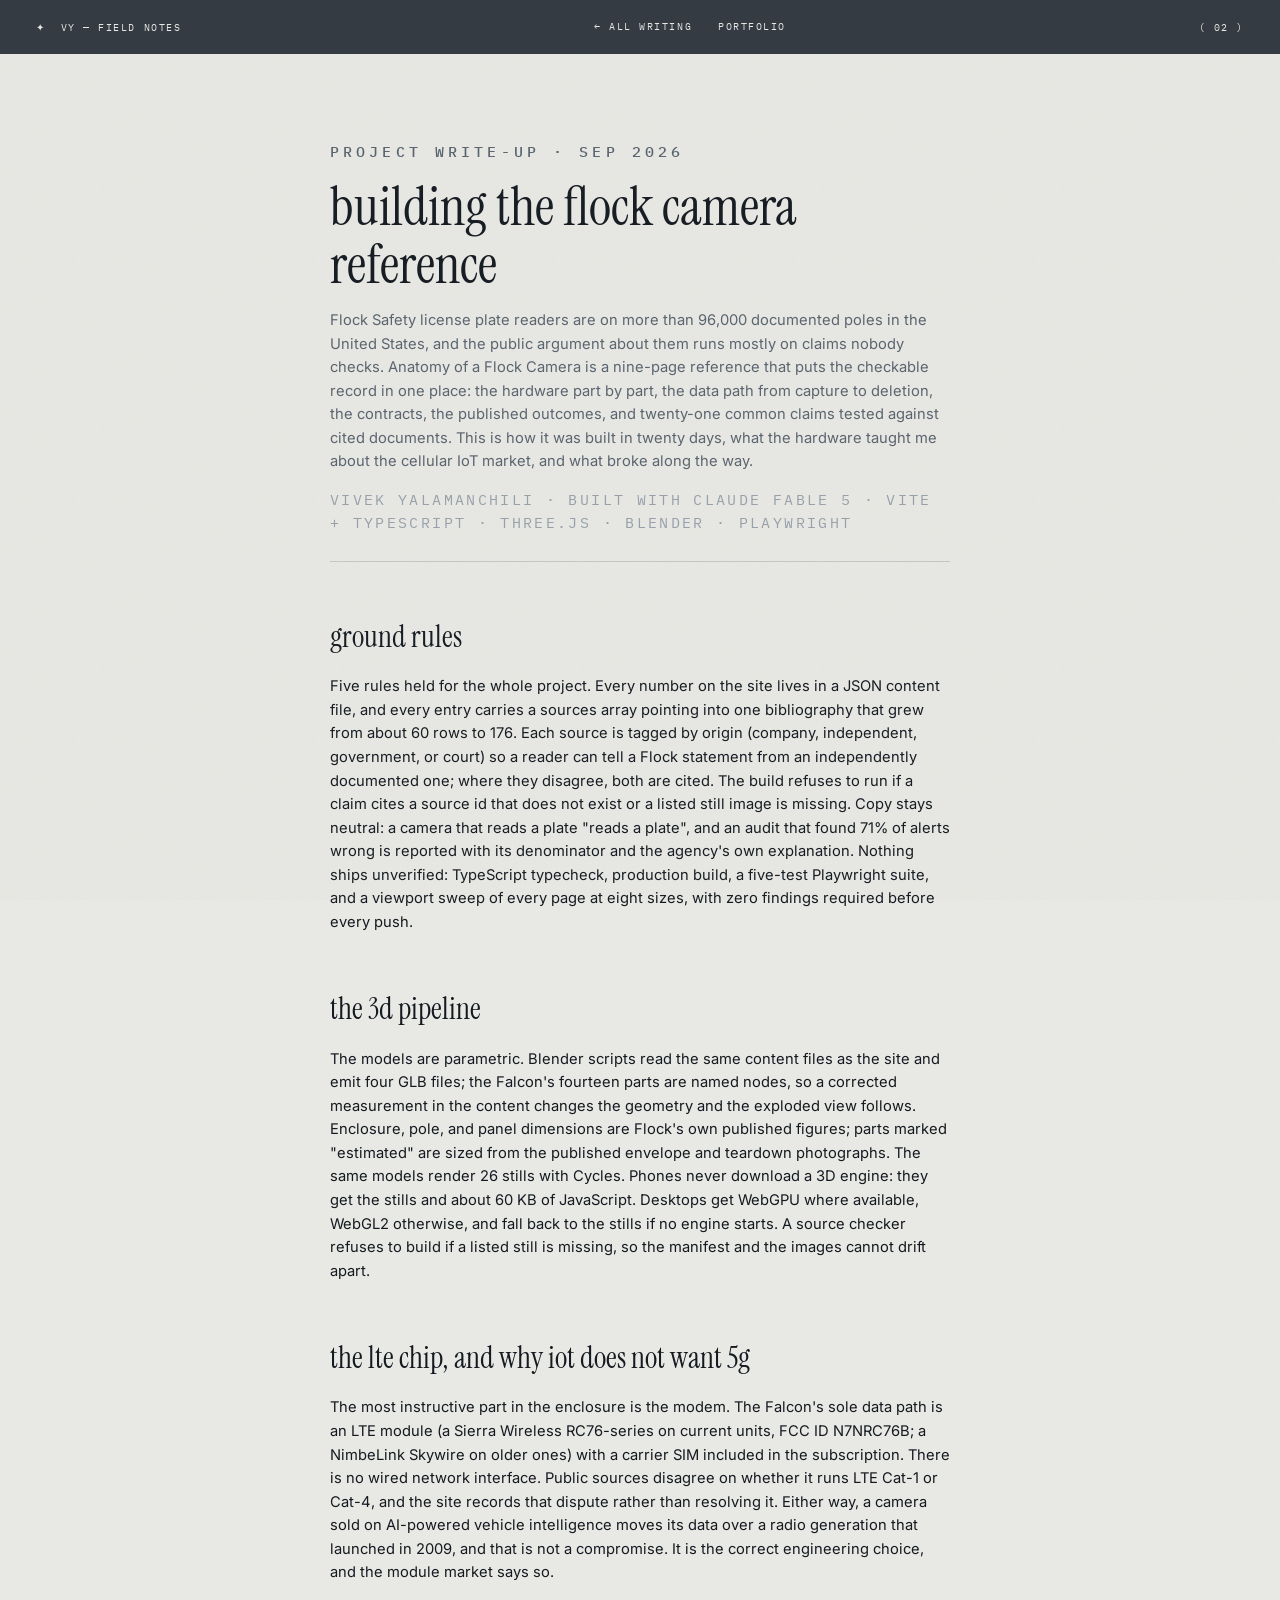
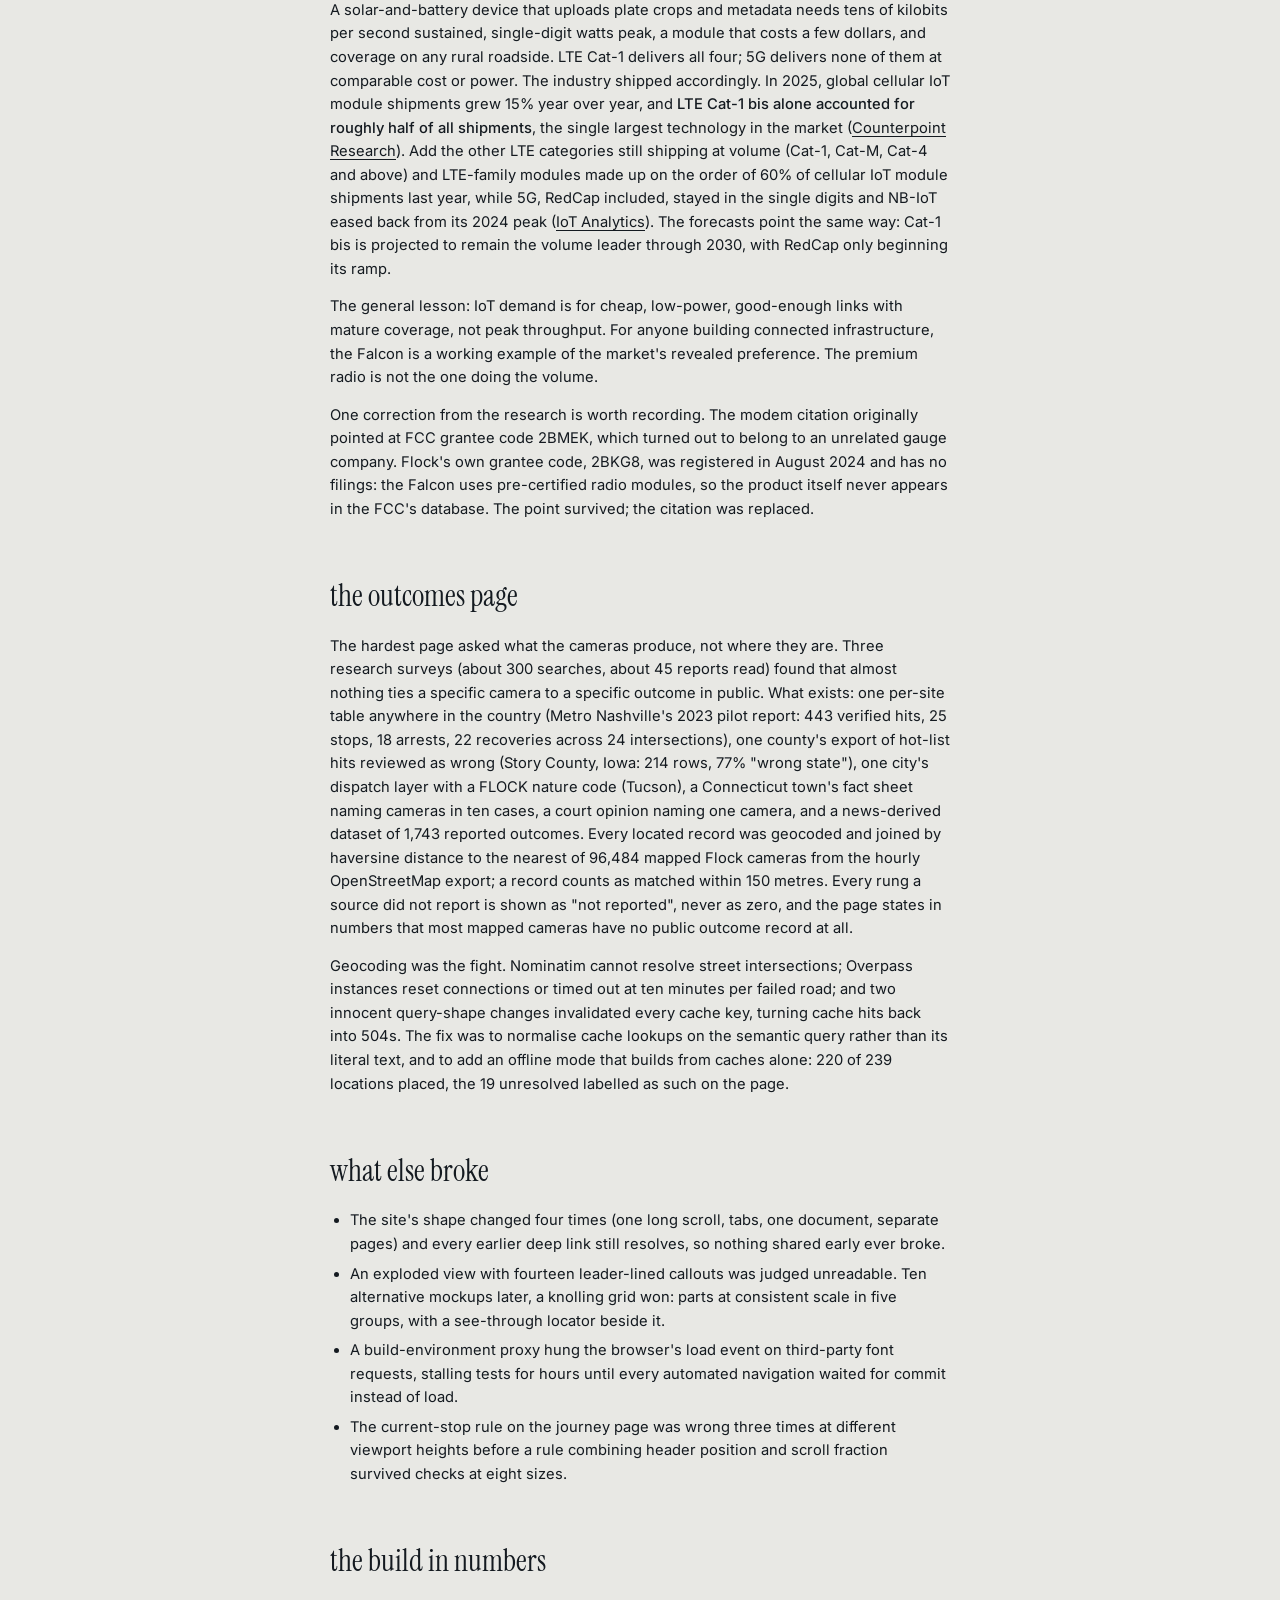
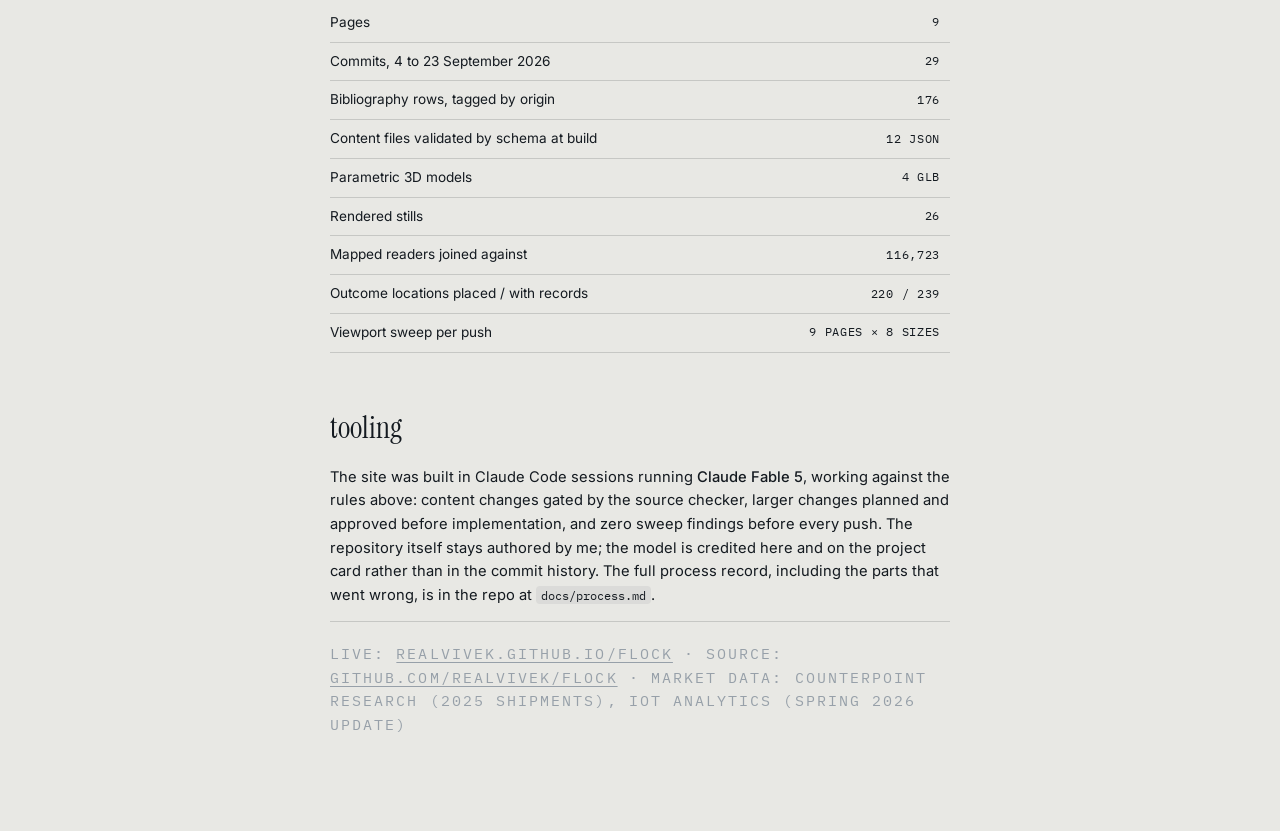
==== writing/flock-anatomy.html @ 88b36363 "feat(writing): flock build write-up; credit the model on each project card" ====
<!DOCTYPE html>
<html lang="en">
<head>
  <meta charset="UTF-8">
  <meta name="viewport" content="width=device-width, initial-scale=1.0">
  <title>Building the Flock Camera Reference — Vivek Yalamanchili</title>
  <meta name="description" content="How a nine-page, source-checked reference for a Flock Safety license plate reader was built in twenty days: parametric 3D from content files, a 176-row tagged bibliography, an outcomes dataset joined to 96,484 mapped cameras, and why the camera runs on LTE, not 5G.">
  <link rel="icon" href="data:image/svg+xml,%3Csvg xmlns='http://www.w3.org/2000/svg' viewBox='0 0 32 32'%3E%3Crect width='32' height='32' fill='%23151D27'/%3E%3Crect x='7' y='14' width='6' height='11' fill='none' stroke='%23CBD5DF' stroke-width='1.5'/%3E%3Crect x='14' y='8' width='6' height='17' fill='none' stroke='%23CBD5DF' stroke-width='1.5'/%3E%3Crect x='21' y='17' width='6' height='8' fill='none' stroke='%23CBD5DF' stroke-width='1.5'/%3E%3Ccircle cx='17' cy='5' r='1.5' fill='%237288A0'/%3E%3C/svg%3E">
  <link rel="preconnect" href="https://fonts.googleapis.com">
  <link rel="preconnect" href="https://fonts.gstatic.com" crossorigin>
  <link href="https://fonts.googleapis.com/css2?family=Instrument+Serif:ital@0;1&family=Inter:wght@400;500&family=IBM+Plex+Mono:wght@400;500&display=swap" rel="stylesheet">
  <link rel="stylesheet" href="../assets/style.css">
  <style>
    /* Article layout — scoped to this page, on top of the site stylesheet */
    body { background: var(--paper); color: var(--ink); }
    .article-page {
      max-width: 700px;
      margin: 0 auto;
      padding: clamp(96px, 14vh, 150px) clamp(20px, 5vw, 40px) clamp(64px, 9vh, 110px);
    }
    .article-page .eyebrow { text-align: left; }
    .article-h1 {
      font-family: var(--serif);
      font-weight: 400;
      font-size: clamp(2.1rem, 6vw, 3.4rem);
      line-height: 1.08;
      text-transform: lowercase;
      margin: 14px 0 10px;
    }
    .article-standfirst { font-size: 0.95rem; color: var(--ink-60); margin: 14px 0 0; max-width: 42em; }
    .article-byline {
      font-family: var(--mono);
      font-size: 0.56rem;
      letter-spacing: 0.16em;
      color: var(--ink-40);
      margin-top: 18px;
      padding-bottom: 26px;
      border-bottom: 1px solid var(--line-l);
    }
    .article-page h2 {
      font-family: var(--serif);
      font-weight: 400;
      font-size: clamp(1.4rem, 3vw, 1.85rem);
      text-transform: lowercase;
      margin: 52px 0 12px;
    }
    .article-page p { margin: 14px 0; font-size: 0.92rem; }
    .article-page li { font-size: 0.92rem; margin: 6px 0; }
    .article-page ul, .article-page ol { padding-left: 1.3em; margin: 14px 0; }
    .article-page strong { font-weight: 500; }
    .article-page a { color: inherit; text-underline-offset: 3px; }
    .article-page code, .article-page pre { font-family: var(--mono); font-size: 0.78rem; }
    .article-page code { background: rgba(20, 26, 32, 0.06); padding: 1px 5px; border-radius: 4px; }
    .stat-table { width: 100%; border-collapse: collapse; margin: 18px 0; font-size: 0.85rem; }
    .stat-table td { padding: 8px 10px 8px 0; border-bottom: 1px solid var(--line-l); }
    .stat-table td:last-child { font-family: var(--mono); font-size: 0.72rem; letter-spacing: 0.06em; text-align: right; white-space: nowrap; }
    .article-footer {
      margin-top: 56px;
      padding-top: 20px;
      border-top: 1px solid var(--line-l);
      font-family: var(--mono);
      font-size: 0.56rem;
      letter-spacing: 0.14em;
      color: var(--ink-40);
    }
    .article-footer a { overflow-wrap: anywhere; }
  </style>
</head>
<body>

<div class="grain" aria-hidden="true"></div>

<header class="topbar topbar-solid">
  <span class="topbar-id">✦&nbsp; VY — FIELD NOTES</span>
  <nav class="topbar-nav" aria-label="Back">
    <a href="../#writing">← ALL WRITING</a>
    <a href="../">PORTFOLIO</a>
  </nav>
  <span class="topbar-rev">( 02 )</span>
</header>

<main class="article-page">
  <p class="eyebrow">PROJECT WRITE-UP · SEP 2026</p>
  <h1 class="article-h1">building the flock camera reference</h1>
  <p class="article-standfirst">
    Flock Safety license plate readers are on more than 96,000 documented poles
    in the United States, and the public argument about them runs mostly on
    claims nobody checks. Anatomy of a Flock Camera is a nine-page reference
    that puts the checkable record in one place: the hardware part by part, the
    data path from capture to deletion, the contracts, the published outcomes,
    and twenty-one common claims tested against cited documents. This is how it
    was built in twenty days, what the hardware taught me about the cellular
    IoT market, and what broke along the way.
  </p>
  <p class="article-byline">VIVEK YALAMANCHILI · BUILT WITH CLAUDE FABLE 5 · VITE + TYPESCRIPT · THREE.JS · BLENDER · PLAYWRIGHT</p>

  <h2>ground rules</h2>
  <p>
    Five rules held for the whole project. Every number on the site lives in a
    JSON content file, and every entry carries a sources array pointing into one
    bibliography that grew from about 60 rows to 176. Each source is tagged by
    origin (company, independent, government, or court) so a reader can tell a
    Flock statement from an independently documented one; where they disagree,
    both are cited. The build refuses to run if a claim cites a source id that
    does not exist or a listed still image is missing. Copy stays neutral: a
    camera that reads a plate "reads a plate", and an audit that found 71% of
    alerts wrong is reported with its denominator and the agency's own
    explanation. Nothing ships unverified: TypeScript typecheck, production
    build, a five-test Playwright suite, and a viewport sweep of every page at
    eight sizes, with zero findings required before every push.
  </p>

  <h2>the 3d pipeline</h2>
  <p>
    The models are parametric. Blender scripts read the same content files as
    the site and emit four GLB files; the Falcon's fourteen parts are named
    nodes, so a corrected measurement in the content changes the geometry and
    the exploded view follows. Enclosure, pole, and panel dimensions are Flock's
    own published figures; parts marked "estimated" are sized from the published
    envelope and teardown photographs. The same models render 26 stills with
    Cycles. Phones never download a 3D engine: they get the stills and about
    60 KB of JavaScript. Desktops get WebGPU where available, WebGL2 otherwise,
    and fall back to the stills if no engine starts. A source checker refuses to
    build if a listed still is missing, so the manifest and the images cannot
    drift apart.
  </p>

  <h2>the lte chip, and why iot does not want 5g</h2>
  <p>
    The most instructive part in the enclosure is the modem. The Falcon's sole
    data path is an LTE module (a Sierra Wireless RC76-series on current units,
    FCC ID N7NRC76B; a NimbeLink Skywire on older ones) with a carrier SIM
    included in the subscription. There is no wired network interface. Public
    sources disagree on whether it runs LTE Cat-1 or Cat-4, and the site records
    that dispute rather than resolving it. Either way, a camera sold on
    AI-powered vehicle intelligence moves its data over a radio generation that
    launched in 2009, and that is not a compromise. It is the correct
    engineering choice, and the module market says so.
  </p>
  <p>
    A solar-and-battery device that uploads plate crops and metadata needs tens
    of kilobits per second sustained, single-digit watts peak, a module that
    costs a few dollars, and coverage on any rural roadside. LTE Cat-1 delivers
    all four; 5G delivers none of them at comparable cost or power. The industry
    shipped accordingly. In 2025, global cellular IoT module shipments grew 15%
    year over year, and <strong>LTE Cat-1 bis alone accounted for roughly half
    of all shipments</strong>, the single largest technology in the market
    (<a href="https://counterpointresearch.com/en/insights/global-cellular-iot-module-shipments-in-2025">Counterpoint Research</a>).
    Add the other LTE categories still shipping at volume (Cat-1, Cat-M, Cat-4
    and above) and LTE-family modules made up on the order of 60% of cellular
    IoT module shipments last year, while 5G, RedCap included, stayed in the
    single digits and NB-IoT eased back from its 2024 peak
    (<a href="https://iot-analytics.com/cellular-iot-market-update-spring-2026/">IoT Analytics</a>).
    The forecasts point the same way: Cat-1 bis is projected to remain the
    volume leader through 2030, with RedCap only beginning its ramp.
  </p>
  <p>
    The general lesson: IoT demand is for cheap, low-power, good-enough links
    with mature coverage, not peak throughput. For anyone building connected
    infrastructure, the Falcon is a working example of the market's revealed
    preference. The premium radio is not the one doing the volume.
  </p>
  <p>
    One correction from the research is worth recording. The modem citation
    originally pointed at FCC grantee code 2BMEK, which turned out to belong to
    an unrelated gauge company. Flock's own grantee code, 2BKG8, was registered
    in August 2024 and has no filings: the Falcon uses pre-certified radio
    modules, so the product itself never appears in the FCC's database. The
    point survived; the citation was replaced.
  </p>

  <h2>the outcomes page</h2>
  <p>
    The hardest page asked what the cameras produce, not where they are. Three
    research surveys (about 300 searches, about 45 reports read) found that
    almost nothing ties a specific camera to a specific outcome in public.
    What exists: one per-site table anywhere in the country (Metro Nashville's
    2023 pilot report: 443 verified hits, 25 stops, 18 arrests, 22 recoveries
    across 24 intersections), one county's export of hot-list hits reviewed as
    wrong (Story County, Iowa: 214 rows, 77% "wrong state"), one city's
    dispatch layer with a FLOCK nature code (Tucson), a Connecticut town's fact
    sheet naming cameras in ten cases, a court opinion naming one camera, and a
    news-derived dataset of 1,743 reported outcomes. Every located record was
    geocoded and joined by haversine distance to the nearest of 96,484 mapped
    Flock cameras from the hourly OpenStreetMap export; a record counts as
    matched within 150 metres. Every rung a source did not report is shown as
    "not reported", never as zero, and the page states in numbers that most
    mapped cameras have no public outcome record at all.
  </p>
  <p>
    Geocoding was the fight. Nominatim cannot resolve street intersections;
    Overpass instances reset connections or timed out at ten minutes per failed
    road; and two innocent query-shape changes invalidated every cache key,
    turning cache hits back into 504s. The fix was to normalise cache lookups on
    the semantic query rather than its literal text, and to add an offline mode
    that builds from caches alone: 220 of 239 locations placed, the 19
    unresolved labelled as such on the page.
  </p>

  <h2>what else broke</h2>
  <ul>
    <li>The site's shape changed four times (one long scroll, tabs, one
      document, separate pages) and every earlier deep link still resolves, so
      nothing shared early ever broke.</li>
    <li>An exploded view with fourteen leader-lined callouts was judged
      unreadable. Ten alternative mockups later, a knolling grid won: parts at
      consistent scale in five groups, with a see-through locator beside it.</li>
    <li>A build-environment proxy hung the browser's load event on third-party
      font requests, stalling tests for hours until every automated navigation
      waited for commit instead of load.</li>
    <li>The current-stop rule on the journey page was wrong three times at
      different viewport heights before a rule combining header position and
      scroll fraction survived checks at eight sizes.</li>
  </ul>

  <h2>the build in numbers</h2>
  <table class="stat-table">
    <tr><td>Pages</td><td>9</td></tr>
    <tr><td>Commits, 4 to 23 September 2026</td><td>29</td></tr>
    <tr><td>Bibliography rows, tagged by origin</td><td>176</td></tr>
    <tr><td>Content files validated by schema at build</td><td>12 JSON</td></tr>
    <tr><td>Parametric 3D models</td><td>4 GLB</td></tr>
    <tr><td>Rendered stills</td><td>26</td></tr>
    <tr><td>Mapped readers joined against</td><td>116,723</td></tr>
    <tr><td>Outcome locations placed / with records</td><td>220 / 239</td></tr>
    <tr><td>Viewport sweep per push</td><td>9 PAGES × 8 SIZES</td></tr>
  </table>

  <h2>tooling</h2>
  <p>
    The site was built in Claude Code sessions running <strong>Claude Fable
    5</strong>, working against the rules above: content changes gated by the
    source checker, larger changes planned and approved before implementation,
    and zero sweep findings before every push. The repository itself stays
    authored by me; the model is credited here and on the project card rather
    than in the commit history. The full process record, including the parts
    that went wrong, is in the repo at <code>docs/process.md</code>.
  </p>

  <p class="article-footer">
    LIVE: <a href="https://realvivek.github.io/Flock/">REALVIVEK.GITHUB.IO/FLOCK</a> ·
    SOURCE: <a href="https://github.com/realvivek/Flock">GITHUB.COM/REALVIVEK/FLOCK</a> ·
    MARKET DATA: COUNTERPOINT RESEARCH (2025 SHIPMENTS), IOT ANALYTICS (SPRING 2026 UPDATE)
  </p>
</main>

</body>
</html>
---- assets/style.css ----
/* ==========================================================================
   REV C — Portfolio stylesheet
   Language: editorial data-storytelling. Paper & slate grounds, film grain,
   lowercase Instrument Serif titles, mono chip labels, corner annotations.
   Chapter 01 hosts a live 3D cityscape (assets/city3d.js) behind the name;
   if WebGL or the CDN fails (`html.no3d`), the hero degrades to a clean
   static ground — content must always stay readable.
   ========================================================================== */

:root {
  --paper:    #E8E8E4;
  --paper-hi: #F4F4F1;
  --ink:      #141A20;
  --ink-60:   #59636D;
  --ink-40:   #97A0A9;
  --slate:    #151D27;
  --slate-hi: #1D2836;
  --mist:     #CBD5DF;
  --mist-60:  #8595A6;
  --line-l:   rgba(20, 26, 32, 0.16);
  --line-d:   rgba(203, 213, 223, 0.16);
  --blue:     #7288A0;

  --serif: "Instrument Serif", Georgia, serif;
  --sans:  "Inter", system-ui, sans-serif;
  --mono:  "IBM Plex Mono", ui-monospace, monospace;
}

* { margin: 0; padding: 0; box-sizing: border-box; }

[hidden] { display: none !important; }

html { scroll-behavior: smooth; }
@media (prefers-reduced-motion: reduce) {
  html { scroll-behavior: auto; }
  *, *::before, *::after { animation: none !important; transition: none !important; }
}

body {
  background: var(--slate);
  color: var(--ink);
  font-family: var(--sans);
  font-size: 15px;
  line-height: 1.6;
  -webkit-font-smoothing: antialiased;
}

::selection { background: var(--ink); color: var(--paper); }

a:focus-visible { outline: 1.5px solid currentColor; outline-offset: 4px; }

/* ---------- Grain ---------- */

.grain {
  position: fixed;
  inset: 0;
  z-index: 40;
  pointer-events: none;
  opacity: 0.05;
  background-image: url("data:image/svg+xml,%3Csvg xmlns='http://www.w3.org/2000/svg' width='240' height='240'%3E%3Cfilter id='n'%3E%3CfeTurbulence type='fractalNoise' baseFrequency='0.9' numOctaves='2' stitchTiles='stitch'/%3E%3C/filter%3E%3Crect width='240' height='240' filter='url(%23n)'/%3E%3C/svg%3E");
}

/* ---------- Top bar ---------- */

.topbar {
  position: fixed;
  top: 0; left: 0; right: 0;
  z-index: 50;
  display: flex;
  align-items: center;
  justify-content: space-between;
  gap: 12px;
  padding: 16px clamp(18px, 3vw, 36px);
  font-family: var(--mono);
  font-size: 0.6rem;
  letter-spacing: 0.16em;
  mix-blend-mode: difference;
  color: #E8E8E4;
  transition: background 0.3s ease;
}
/* Past the hero, content scrolls under the bar — give it a real backdrop
   so the blend trick never fights the chapter titles. JS toggles the class;
   without JS the bar simply keeps its blend look. */
.topbar.topbar-solid {
  mix-blend-mode: normal;
  background: rgba(21, 29, 39, 0.85);
  -webkit-backdrop-filter: blur(12px);
  backdrop-filter: blur(12px);
}
.topbar-nav { display: flex; gap: clamp(10px, 2.4vw, 26px); }
.topbar-nav a {
  color: inherit;
  text-decoration: none;
  padding: 3px 0;
  border-bottom: 1px solid transparent;
  transition: border-color 0.25s ease;
}
.topbar-nav a:hover { border-bottom-color: currentColor; }
.topbar-id, .topbar-rev { white-space: nowrap; }

/* ---------- Chapters ---------- */

.chapter {
  position: relative;
  min-height: 100svh;
  display: flex;
  align-items: center;
  justify-content: center;
  padding: clamp(84px, 12vh, 120px) clamp(20px, 5vw, 64px) clamp(56px, 8vh, 96px);
  overflow: hidden;
}
.chapter-light { background: var(--paper); color: var(--ink); }
.chapter-dark  { background: var(--slate); color: var(--mist); }

.chapter-core {
  width: min(1060px, 100%);
  text-align: center;
}

/* ---------- Type ---------- */

.eyebrow {
  font-family: var(--mono);
  font-size: 0.6rem;
  font-weight: 500;
  letter-spacing: 0.28em;
  color: var(--ink-60);
  margin-bottom: 18px;
}
.chapter-dark .eyebrow { color: var(--mist-60); }

.title {
  font-family: var(--serif);
  font-weight: 400;
  font-size: clamp(2.7rem, 7.4vw, 5.6rem);
  line-height: 1.02;
  letter-spacing: -0.01em;
  text-transform: lowercase;
}

.lede {
  max-width: 34em;
  margin: 26px auto 0;
  font-size: clamp(0.86rem, 1.4vw, 0.98rem);
  color: var(--ink-60);
}
.chapter-dark .lede { color: var(--mist-60); }

/* ---------- Corner notes ---------- */

.note {
  position: absolute;
  z-index: 5;
  display: flex;
  flex-direction: column;
  gap: 2px;
  padding: 10px 14px;
  border: 1px solid var(--line-l);
  text-align: left;
  max-width: 240px;
}
.chapter-dark .note { border-color: var(--line-d); background: rgba(21, 29, 39, 0.55); }
.note-tl { top: clamp(64px, 9vh, 92px); left: clamp(18px, 3vw, 36px); }
.note-tr { top: clamp(64px, 9vh, 92px); right: clamp(18px, 3vw, 36px); }
.note-title {
  font-family: var(--serif);
  font-size: 1.02rem;
  text-transform: lowercase;
}
.note-sub {
  font-family: var(--mono);
  font-size: 0.55rem;
  letter-spacing: 0.12em;
  text-transform: uppercase;
  color: var(--ink-60);
}
.chapter-dark .note-sub { color: var(--mist-60); }

/* ---------- Chips, pills ---------- */

.pill {
  display: inline-block;
  font-family: var(--mono);
  font-size: 0.62rem;
  font-weight: 500;
  letter-spacing: 0.14em;
  text-decoration: none;
  color: inherit;
  border: 1px solid var(--line-l);
  border-radius: 999px;
  padding: 9px 18px;
  background: var(--paper-hi);
  transition: transform 0.22s ease, box-shadow 0.22s ease;
}
.chapter-dark .pill {
  background: rgba(29, 40, 54, 0.8);
  border-color: var(--line-d);
}
.pill:hover { transform: translateY(-2px); box-shadow: 0 6px 18px rgba(0,0,0,0.14); }
.pill-big { font-size: 0.72rem; padding: 13px 26px; margin-top: 30px; }
.pill-pending { cursor: default; color: var(--mist-60); margin-top: 30px; }

/* ---------- Chapter 01: 3D city hero ---------- */

.chapter-hero { padding-bottom: clamp(72px, 10vh, 110px); }

#city3d {
  position: absolute;
  inset: 0;
  z-index: 0;
}
#city3d canvas { display: block; width: 100%; height: 100%; }

/* fallback ground if WebGL / the CDN is unavailable */
html.no3d #city3d { display: none; }
html.no3d .chapter-hero {
  background:
    radial-gradient(ellipse at 50% 78%, rgba(114, 136, 160, 0.14), transparent 60%),
    var(--slate);
}
html.no3d .hud { display: none; }
html.no3d .chapter-hero .note-tr { display: none; }

.hero-scrim {
  position: absolute;
  inset: 0;
  z-index: 1;
  pointer-events: none;
  background: radial-gradient(ellipse 62% 46% at 50% 32%,
    rgba(21, 29, 39, 0.86), rgba(21, 29, 39, 0.35) 62%, transparent 82%);
}

.hero-core { position: relative; z-index: 2; pointer-events: none; }
.hero-core .pill { pointer-events: auto; }
.chapter-hero .note { z-index: 3; }

.domains {
  display: flex;
  flex-wrap: wrap;
  justify-content: center;
  gap: 8px;
  margin-top: 28px;
}

.scroll-hint {
  margin-top: clamp(22px, 4vh, 40px);
  font-family: var(--mono);
  font-size: 0.56rem;
  letter-spacing: 0.24em;
  color: var(--mist-60);
  animation: hint-fade 3.2s ease-in-out infinite;
}
@keyframes hint-fade { 0%,100% { opacity: 0.9; } 50% { opacity: 0.3; } }

.hud {
  position: absolute;
  z-index: 3;
  left: clamp(18px, 3vw, 36px);
  bottom: 18px;
  display: flex;
  align-items: center;
  gap: 8px;
  padding: 8px 12px;
  border: 1px solid var(--line-d);
  background: rgba(21, 29, 39, 0.6);
  font-family: var(--mono);
  font-size: 0.56rem;
  letter-spacing: 0.14em;
  color: var(--mist-60);
}
.hud-dot {
  width: 6px; height: 6px;
  border-radius: 50%;
  background: var(--blue);
  animation: hud-pulse 2.2s ease-in-out infinite;
}
@keyframes hud-pulse { 0%,100% { opacity: 1; } 50% { opacity: 0.3; } }
.hud-sep { opacity: 0.5; }

/* ---------- Chapter 02: ranked project cards ---------- */

.rank {
  display: flex;
  flex-wrap: wrap;
  align-items: stretch;
  justify-content: center;
  gap: clamp(12px, 2vw, 22px);
  margin-top: clamp(36px, 6vh, 64px);
}
.rank-card {
  flex: 1 1 260px;
  max-width: 320px;
  min-width: 0;
  display: flex;
  flex-direction: column;
  text-align: center;
  padding: 26px 22px 22px;
  border: 1px solid var(--line-l);
  border-radius: 10px;
  background: transparent;
  transition: transform 0.24s ease, box-shadow 0.24s ease;
}
.rank-featured {
  background: var(--paper-hi);
  min-height: clamp(300px, 44vh, 400px);
  box-shadow: 0 10px 34px rgba(20, 26, 32, 0.1);
}
.rank-featured:hover { transform: translateY(-4px); box-shadow: 0 18px 44px rgba(20, 26, 32, 0.14); }
.rank-ghost {
  min-height: clamp(150px, 22vh, 200px);
  border-style: dashed;
  color: var(--ink-40);
  justify-content: center;
  gap: 8px;
}
.rank-index {
  font-family: var(--mono);
  font-size: 0.56rem;
  letter-spacing: 0.18em;
  color: var(--ink-60);
}
.rank-name {
  font-family: var(--serif);
  font-weight: 400;
  font-size: clamp(1.5rem, 2.6vw, 2rem);
  text-transform: lowercase;
  margin-top: 10px;
}
.rank-desc {
  font-size: 0.8rem;
  color: var(--ink-60);
  max-width: 26em;
  margin: 12px auto 0;
  flex: 1;
}
.rank-tags {
  font-family: var(--mono);
  font-size: 0.54rem;
  letter-spacing: 0.14em;
  color: var(--blue);
  margin-top: 14px;
}
.rank-model {
  font-family: var(--mono);
  font-size: 0.5rem;
  letter-spacing: 0.16em;
  color: var(--ink-40);
  margin-top: 8px;
}
.rank-links {
  display: flex;
  justify-content: center;
  gap: 10px;
  margin-top: 16px;
}
.rank-ghost .rank-index { color: var(--ink-40); }
.rank-ghost-label {
  font-family: var(--mono);
  font-size: 0.56rem;
  letter-spacing: 0.16em;
}

/* ---------- Chapter 03: article index ---------- */

/* An index strip, not a full spread: natural height until the list earns more */
#writing { min-height: 0; align-items: flex-start; }

.chapter-after-dark { border-top: 1px solid var(--line-d); }

.articles {
  max-width: 720px;
  margin: clamp(32px, 5vh, 56px) auto 0;
  text-align: left;
  border-top: 1px solid var(--line-d);
}
.article-row {
  display: block;
  padding: 22px 6px;
  border-bottom: 1px solid var(--line-d);
  color: inherit;
  text-decoration: none;
}
.article-meta {
  display: flex;
  align-items: baseline;
  gap: 10px;
  font-family: var(--mono);
  font-size: 0.56rem;
  letter-spacing: 0.16em;
  color: var(--mist-60);
}
.article-sep { opacity: 0.6; }
.article-read {
  margin-left: auto;
  transition: transform 0.24s ease, color 0.24s ease;
}
.article-title {
  display: block;
  font-family: var(--serif);
  font-weight: 400;
  font-size: clamp(1.25rem, 2.2vw, 1.6rem);
  line-height: 1.25;
  margin-top: 8px;
}
.article-desc {
  display: block;
  font-size: 0.8rem;
  color: var(--mist-60);
  margin-top: 8px;
  max-width: 52em;
}
.article-row:hover .article-title { text-decoration: underline; text-underline-offset: 4px; }
.article-row:hover .article-read { transform: translateX(4px); color: var(--mist); }

/* ---------- Chapter 04: colophon ---------- */

.colophon {
  position: absolute;
  left: clamp(18px, 3vw, 36px);
  right: clamp(18px, 3vw, 36px);
  bottom: 18px;
  display: flex;
  justify-content: space-between;
  gap: 14px;
  padding-top: 14px;
  border-top: 1px solid var(--line-d);
  font-family: var(--mono);
  font-size: 0.54rem;
  letter-spacing: 0.14em;
  color: var(--mist-60);
}

/* ---------- Reveal (JS adds .js to <html>; failsafe in app.js) ---------- */

html.js .reveal {
  opacity: 0;
  transform: translateY(16px);
  transition: opacity 0.7s ease, transform 0.7s ease;
}
html.js .reveal.in { opacity: 1; transform: none; }
html.js .reveal:nth-child(2) { transition-delay: 0.08s; }
html.js .reveal:nth-child(3) { transition-delay: 0.16s; }

/* ---------- Responsive ---------- */

@media (max-width: 900px) {
  .rank { flex-direction: column; align-items: stretch; }
  .rank-card { flex-basis: auto; max-width: none; min-height: 0; }
  .rank-ghost { min-height: 0; padding: 18px; }
}

@media (max-width: 600px) {
  .topbar { font-size: 0.52rem; }
  .topbar-rev { display: none; }
  .note { display: none; }
  .hud { font-size: 0.5rem; padding: 6px 10px; }
  .domains .pill { font-size: 0.52rem; padding: 6px 12px; }
  .colophon { flex-direction: column; gap: 4px; text-align: center; }
}

/* ---------- Print ---------- */

@media print {
  .grain, .topbar, .scroll-hint, #city3d, .hud { display: none; }
  .chapter { min-height: 0; page-break-inside: avoid; }
  .chapter-dark { background: #fff; color: #000; }
  html.js .reveal { opacity: 1; transform: none; }
}
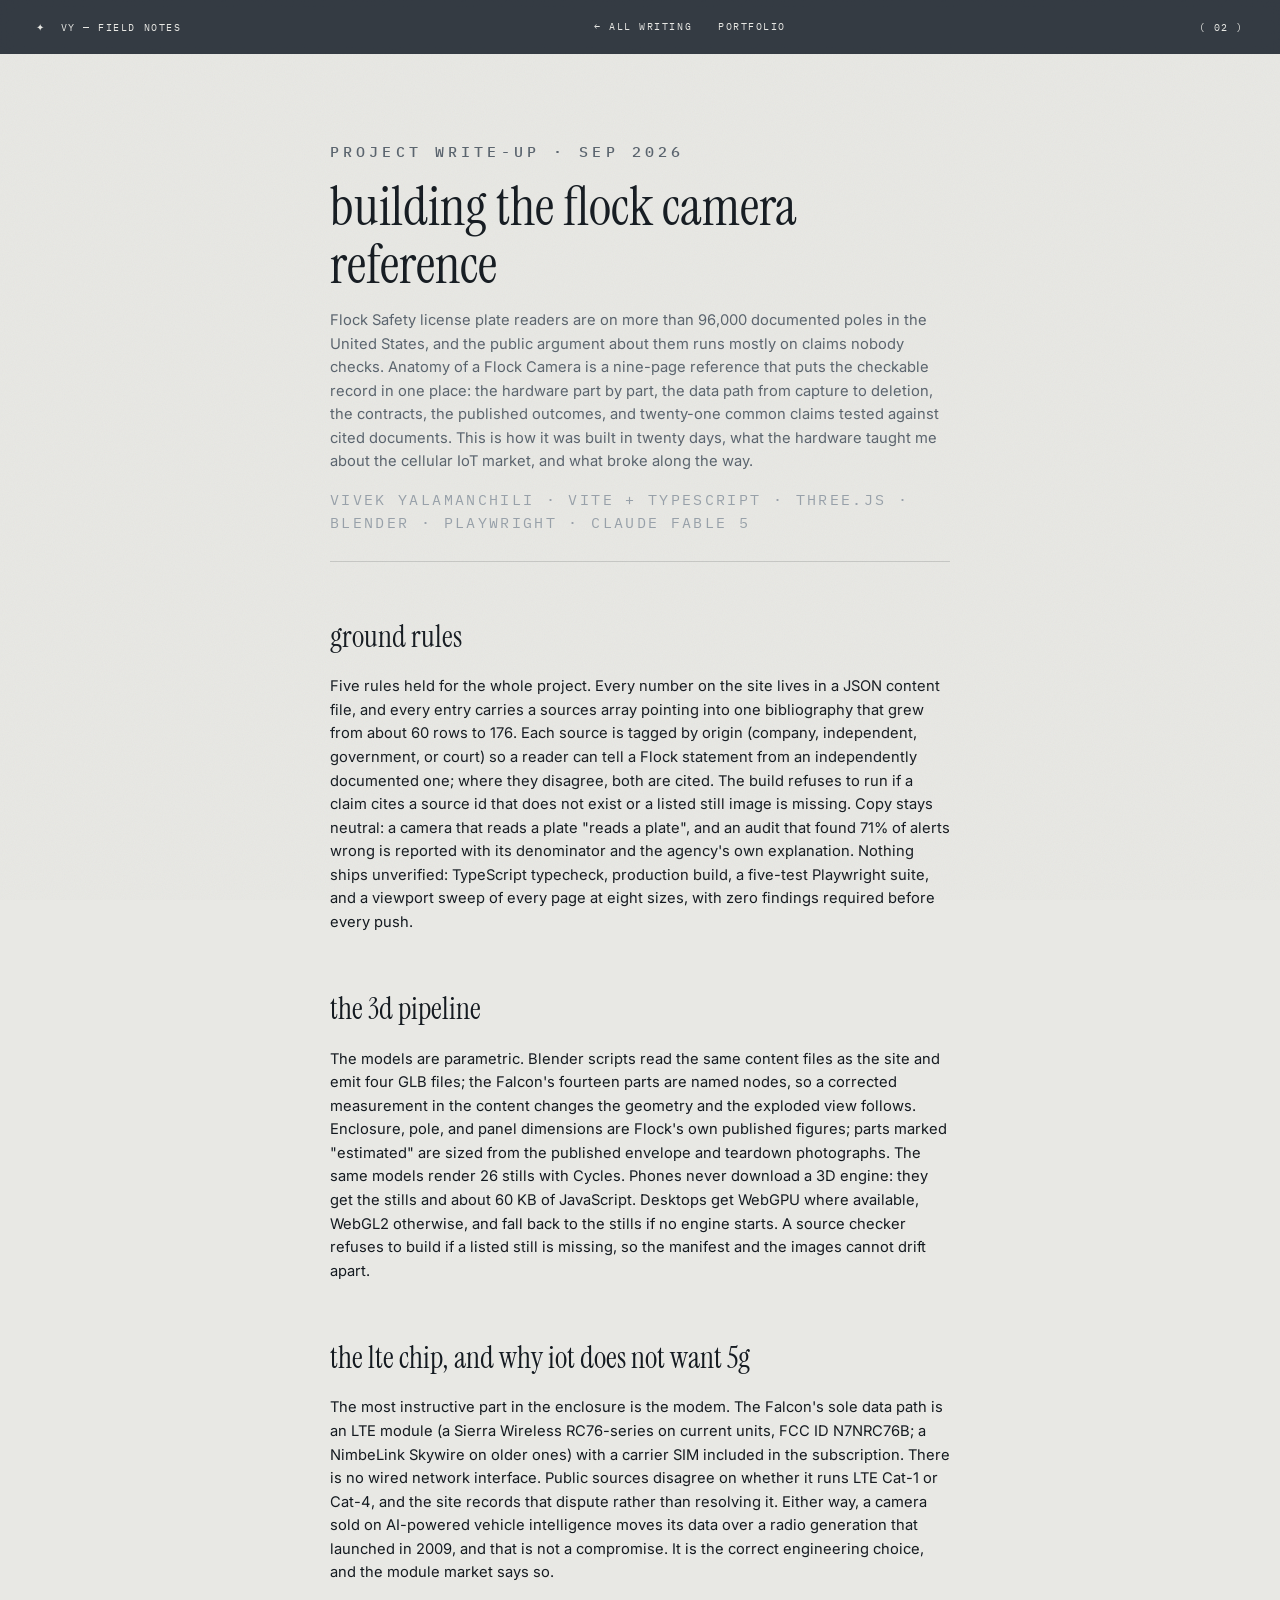
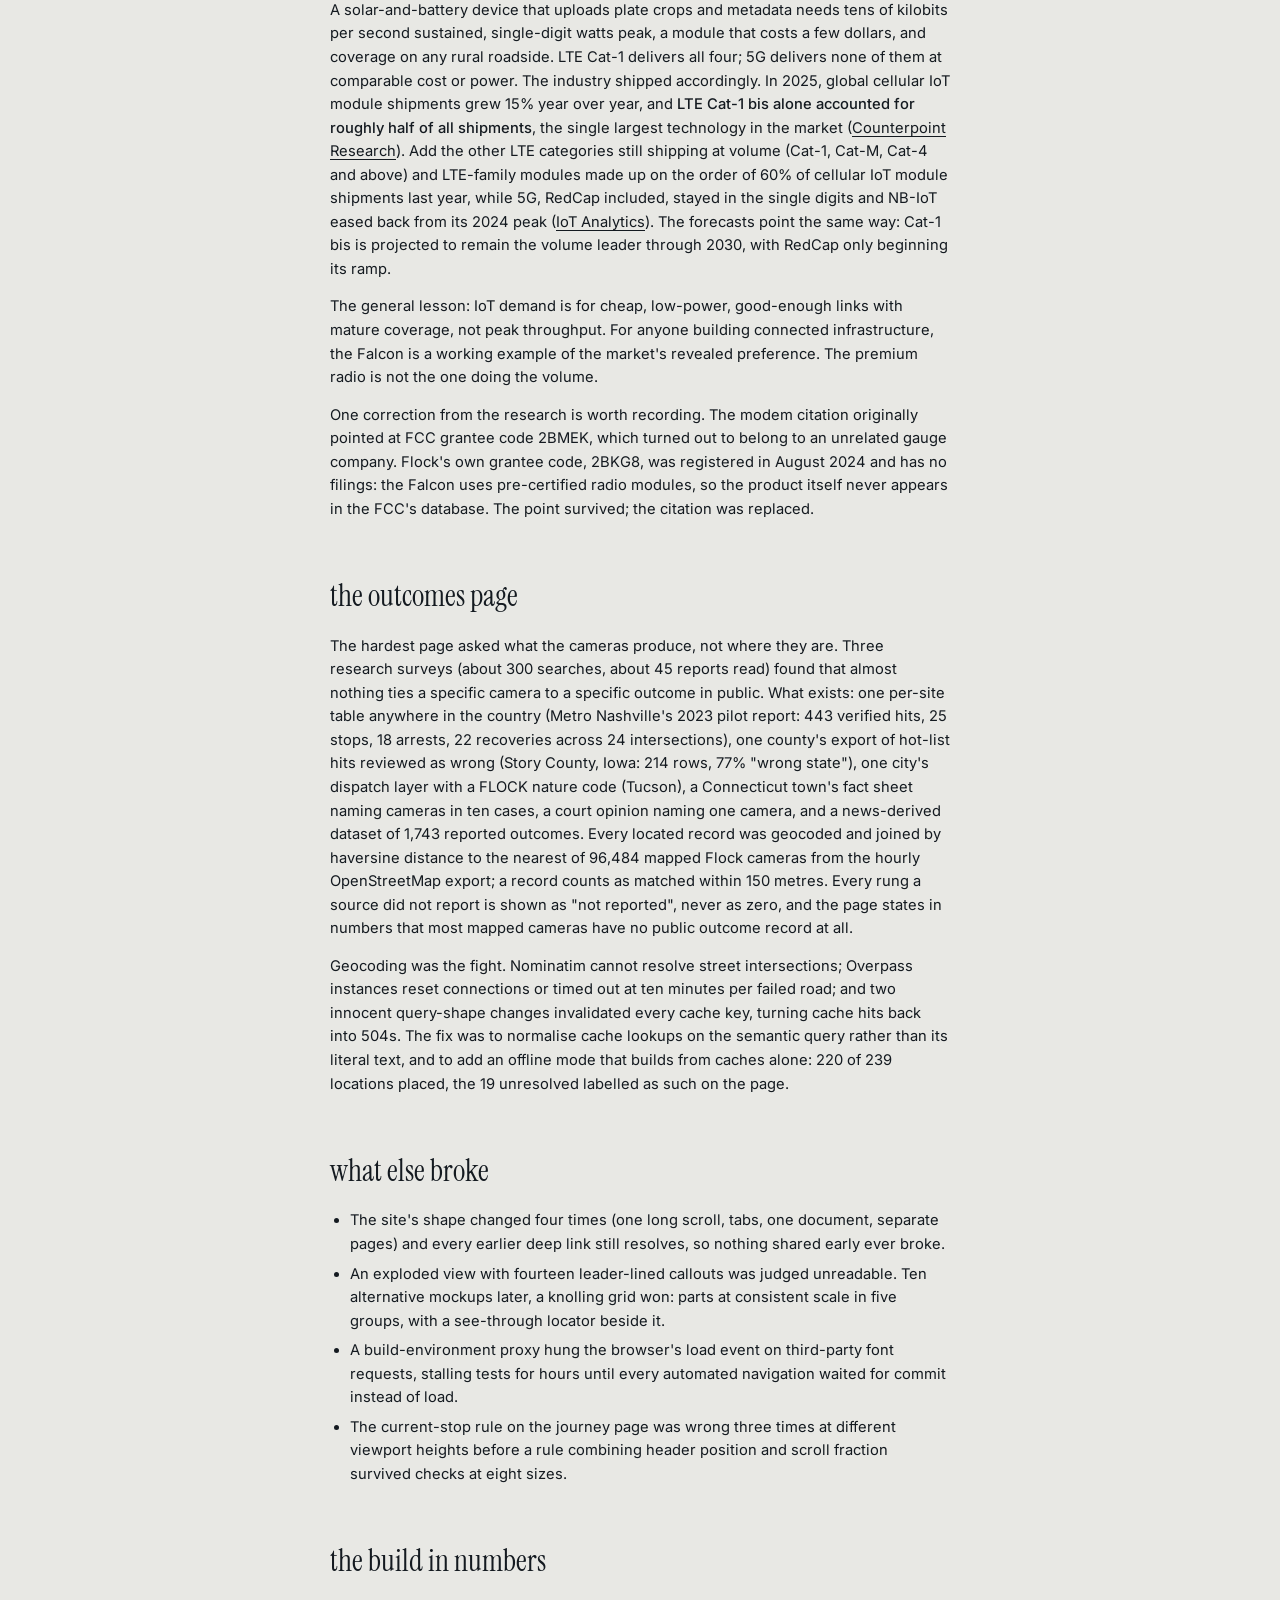
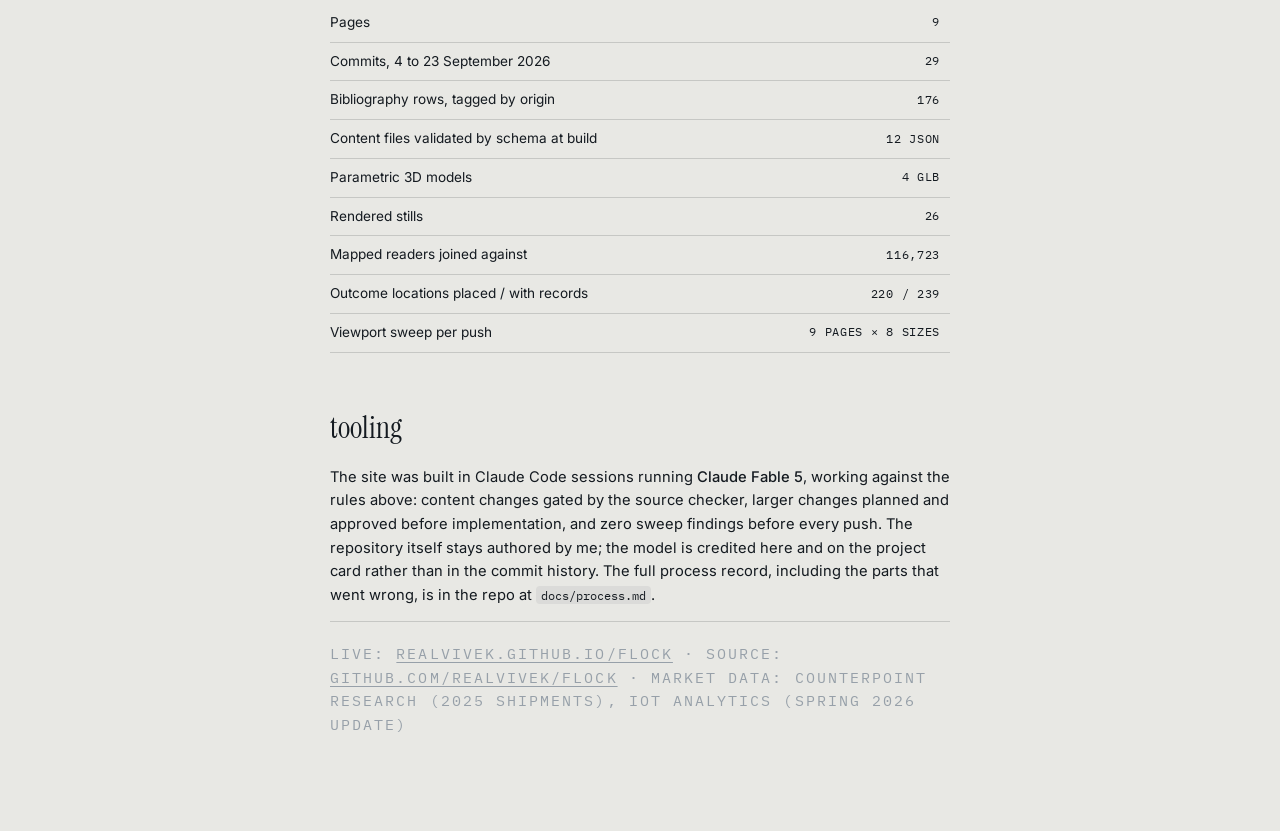
==== commit 2aa2ab08: "copy(writing): list the model with the rest of the stack" ====
--- a/writing/flock-anatomy.html
+++ b/writing/flock-anatomy.html
@@ -92,7 +92,7 @@
     was built in twenty days, what the hardware taught me about the cellular
     IoT market, and what broke along the way.
   </p>
-  <p class="article-byline">VIVEK YALAMANCHILI · BUILT WITH CLAUDE FABLE 5 · VITE + TYPESCRIPT · THREE.JS · BLENDER · PLAYWRIGHT</p>
+  <p class="article-byline">VIVEK YALAMANCHILI · VITE + TYPESCRIPT · THREE.JS · BLENDER · PLAYWRIGHT · CLAUDE FABLE 5</p>
 
   <h2>ground rules</h2>
   <p>
--- a/assets/style.css
+++ b/assets/style.css
@@ -340,13 +340,6 @@
   color: var(--blue);
   margin-top: 14px;
 }
-.rank-model {
-  font-family: var(--mono);
-  font-size: 0.5rem;
-  letter-spacing: 0.16em;
-  color: var(--ink-40);
-  margin-top: 8px;
-}
 .rank-links {
   display: flex;
   justify-content: center;
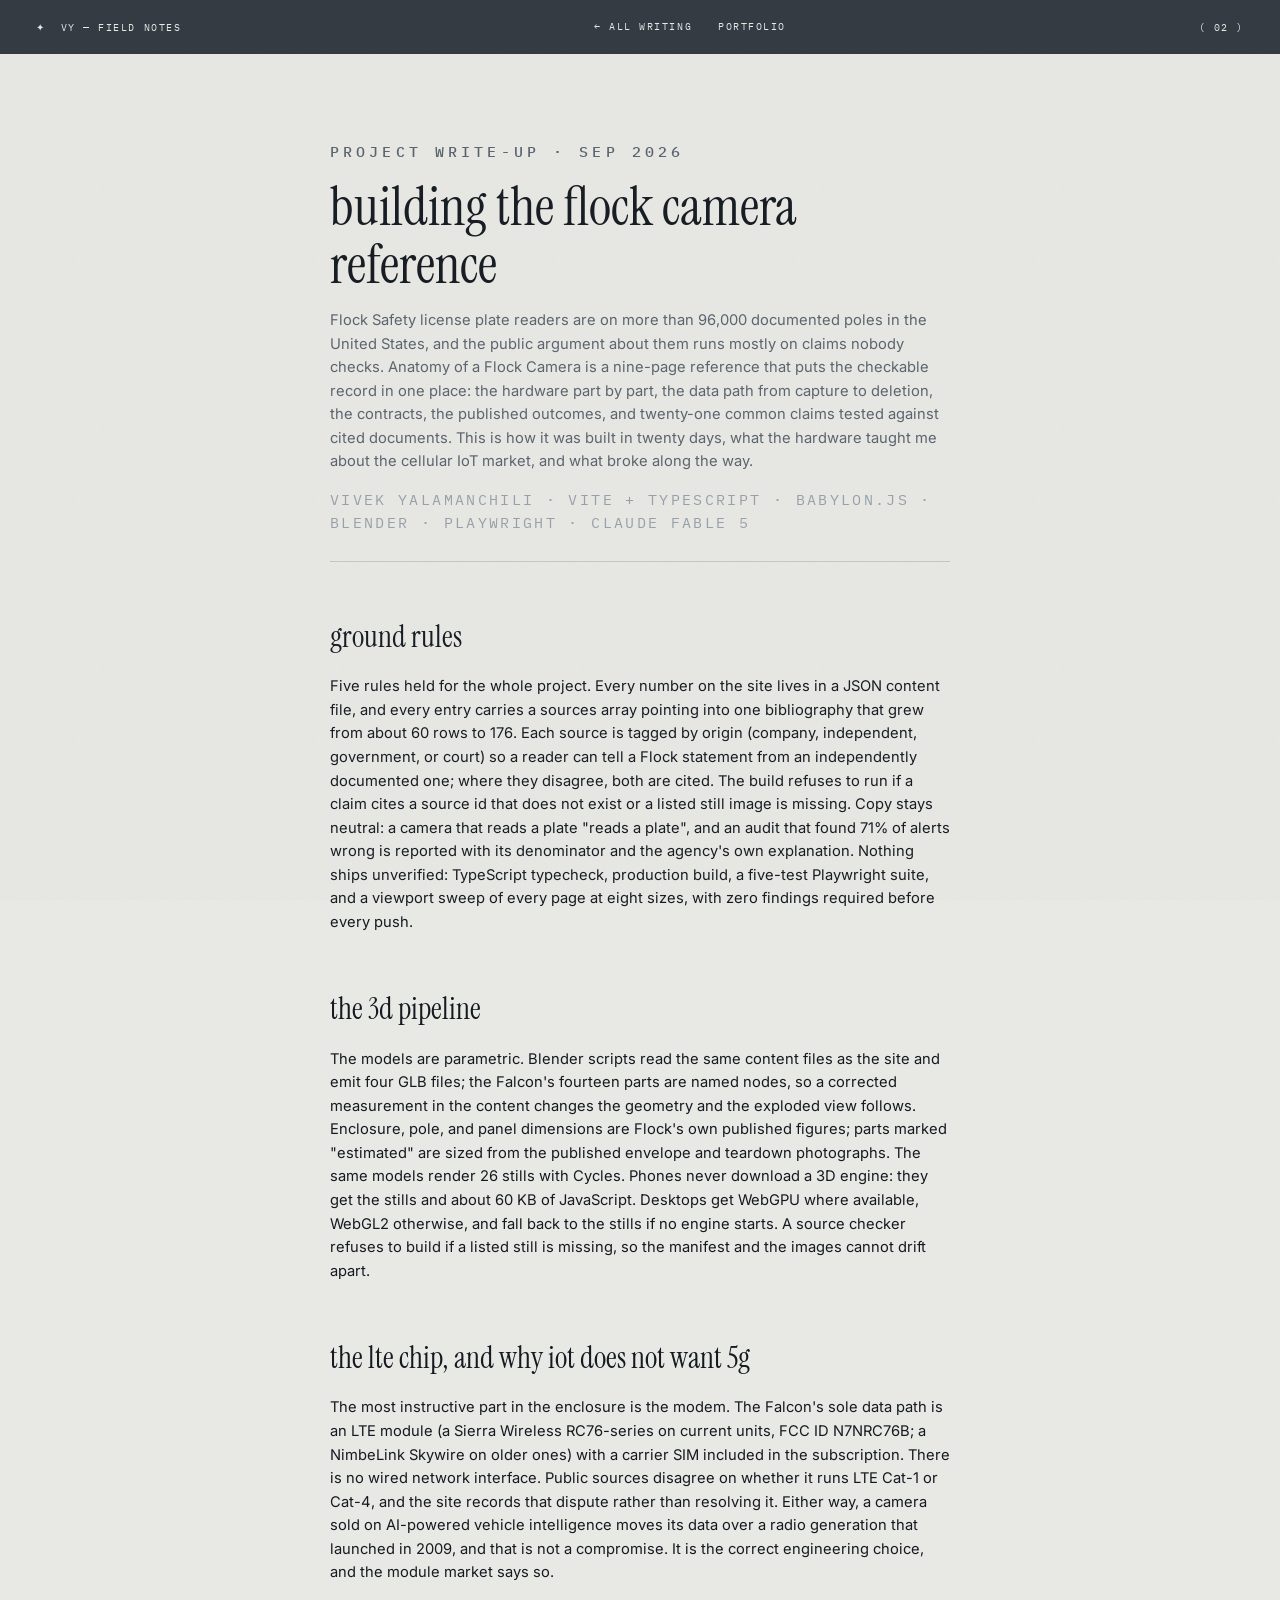
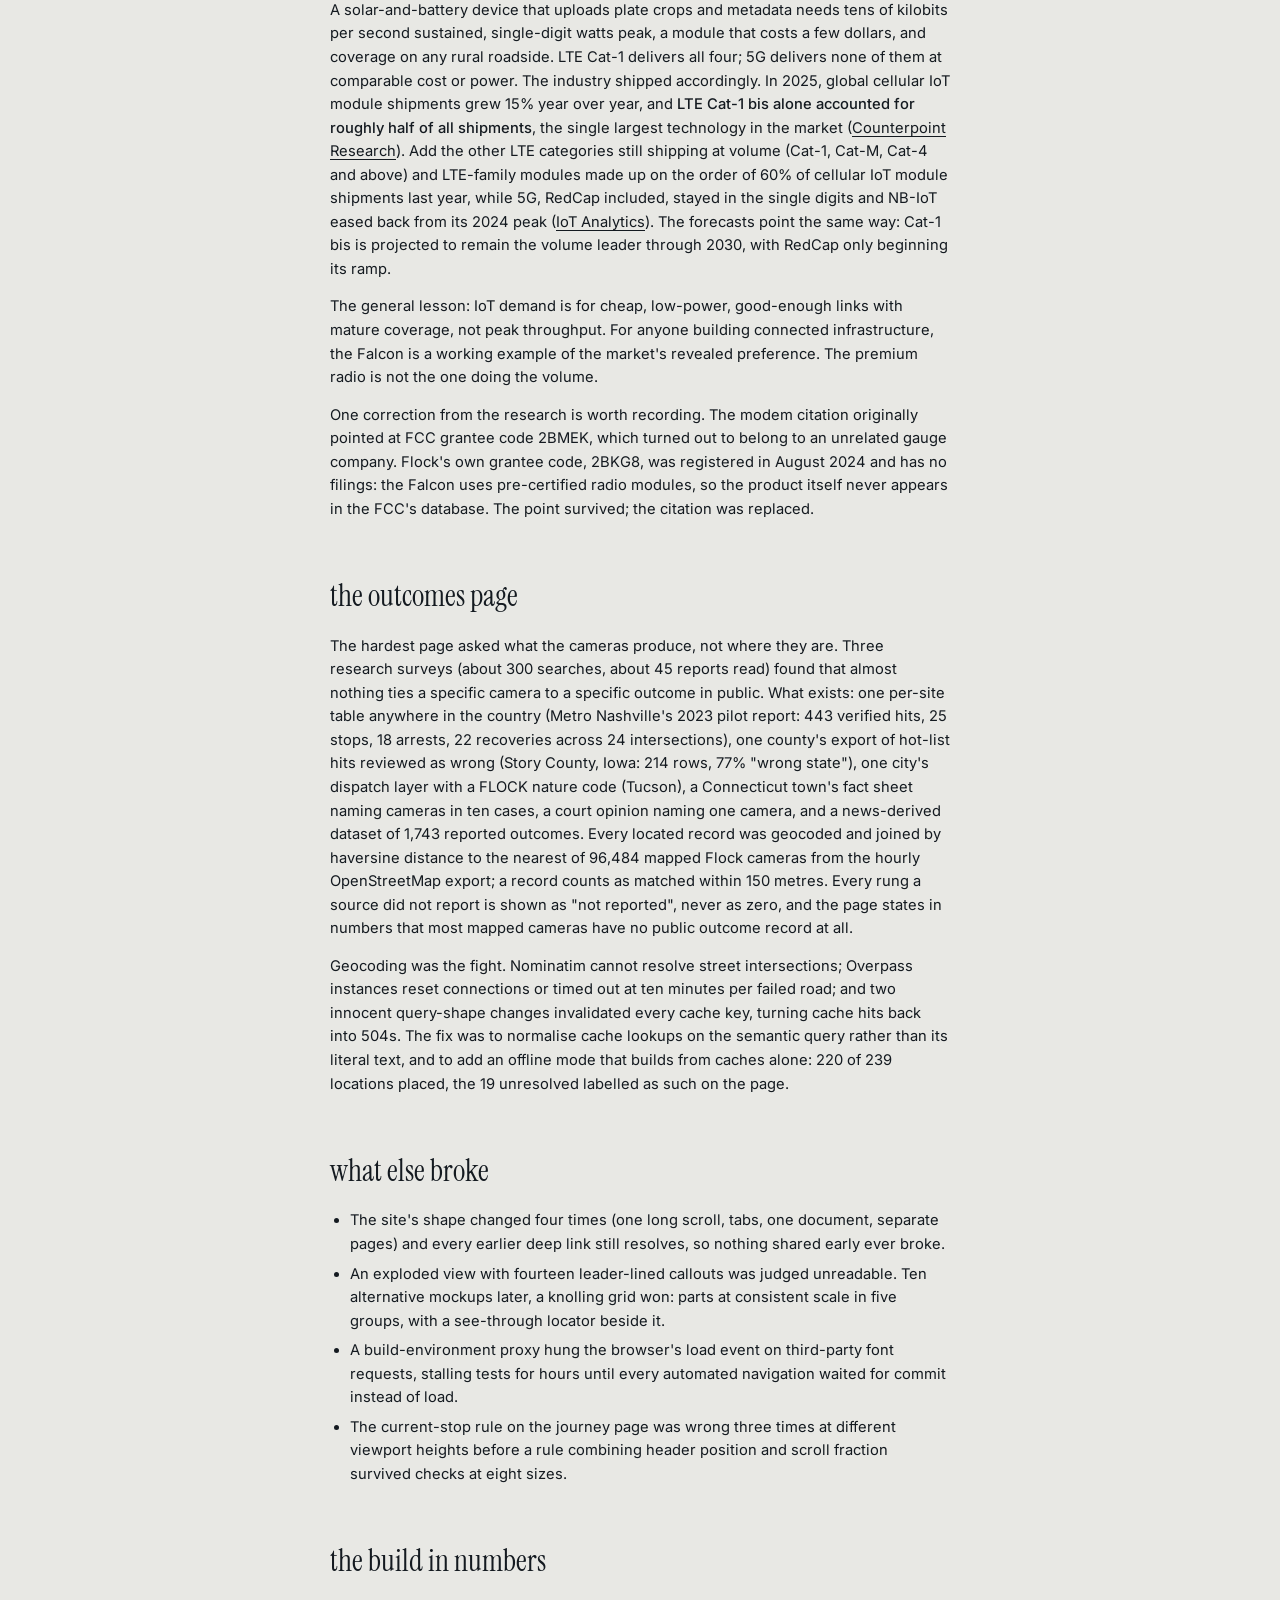
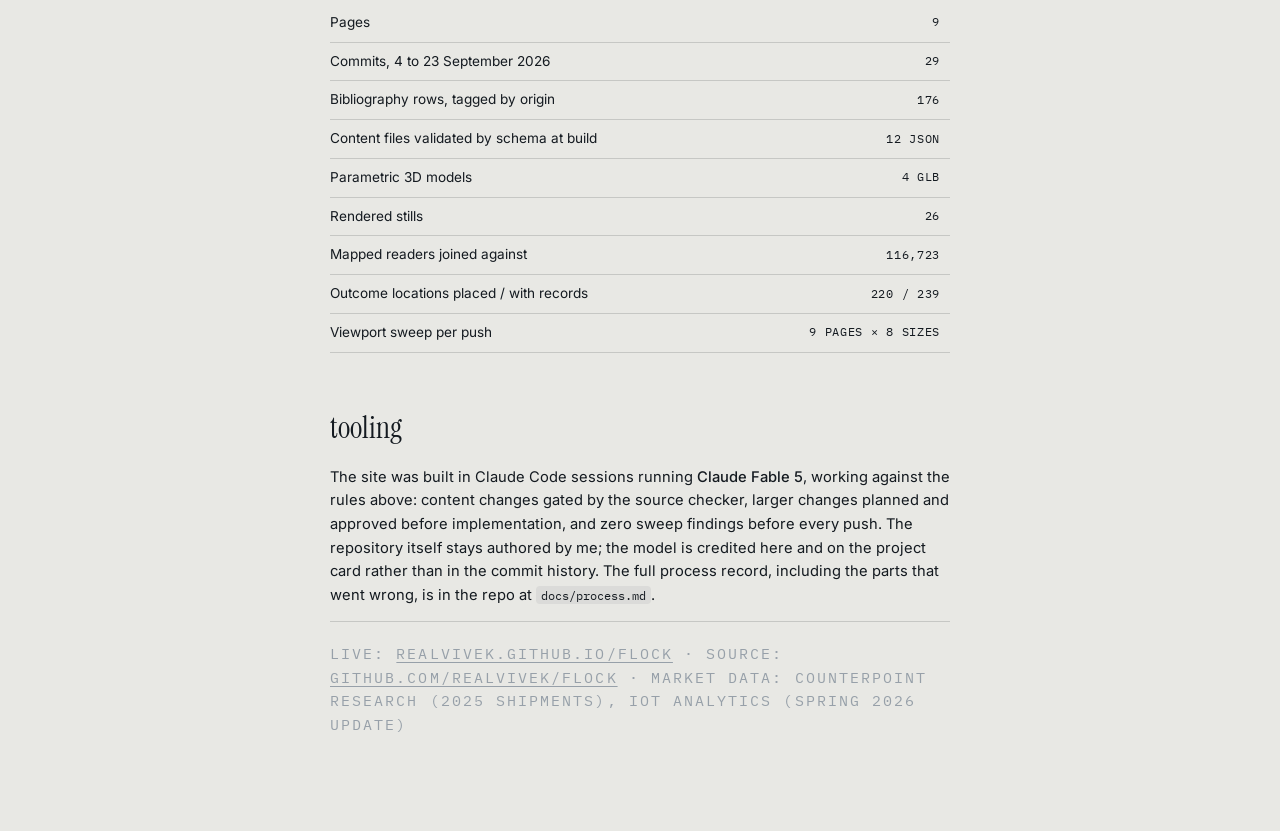
==== commit d4f99012: "copy(systems): describe the flock data story on its card; babylon.js, not three.js" ====
--- a/writing/flock-anatomy.html
+++ b/writing/flock-anatomy.html
@@ -92,7 +92,7 @@
     was built in twenty days, what the hardware taught me about the cellular
     IoT market, and what broke along the way.
   </p>
-  <p class="article-byline">VIVEK YALAMANCHILI · VITE + TYPESCRIPT · THREE.JS · BLENDER · PLAYWRIGHT · CLAUDE FABLE 5</p>
+  <p class="article-byline">VIVEK YALAMANCHILI · VITE + TYPESCRIPT · BABYLON.JS · BLENDER · PLAYWRIGHT · CLAUDE FABLE 5</p>
 
   <h2>ground rules</h2>
   <p>
